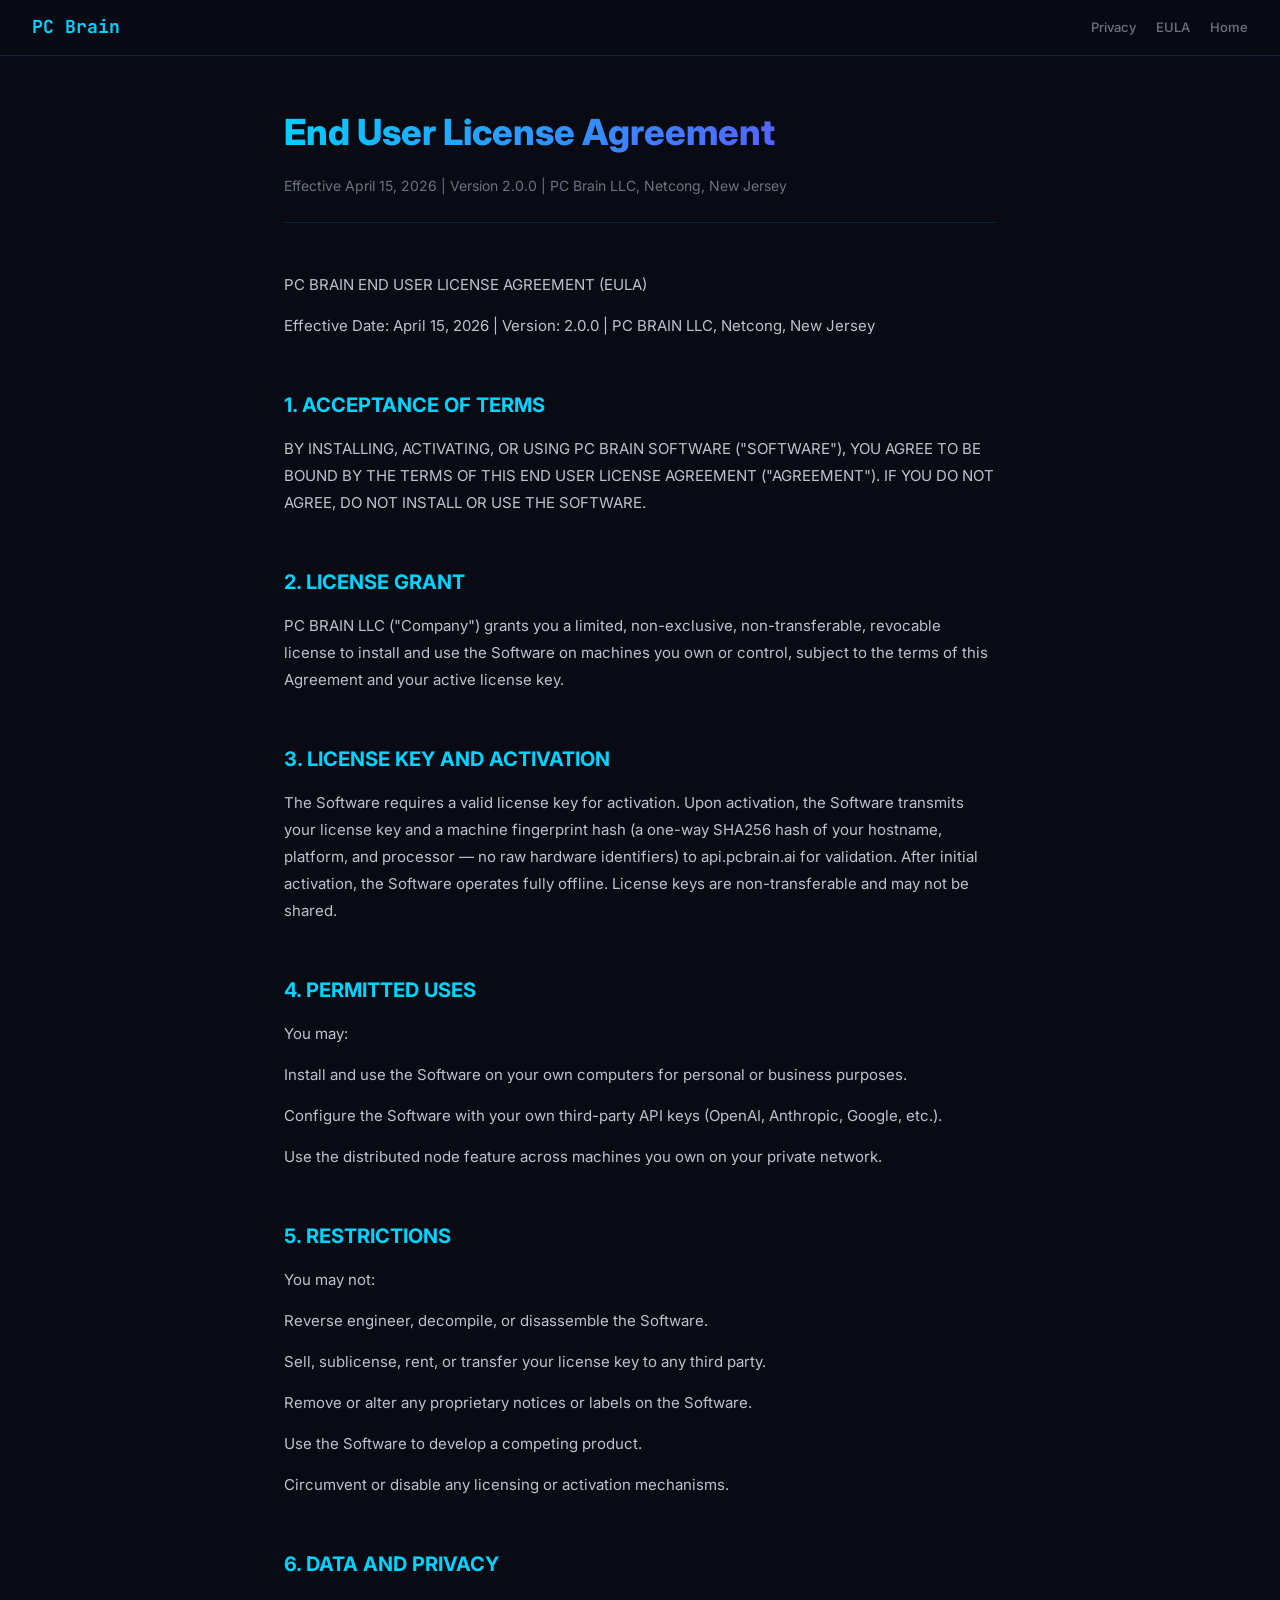
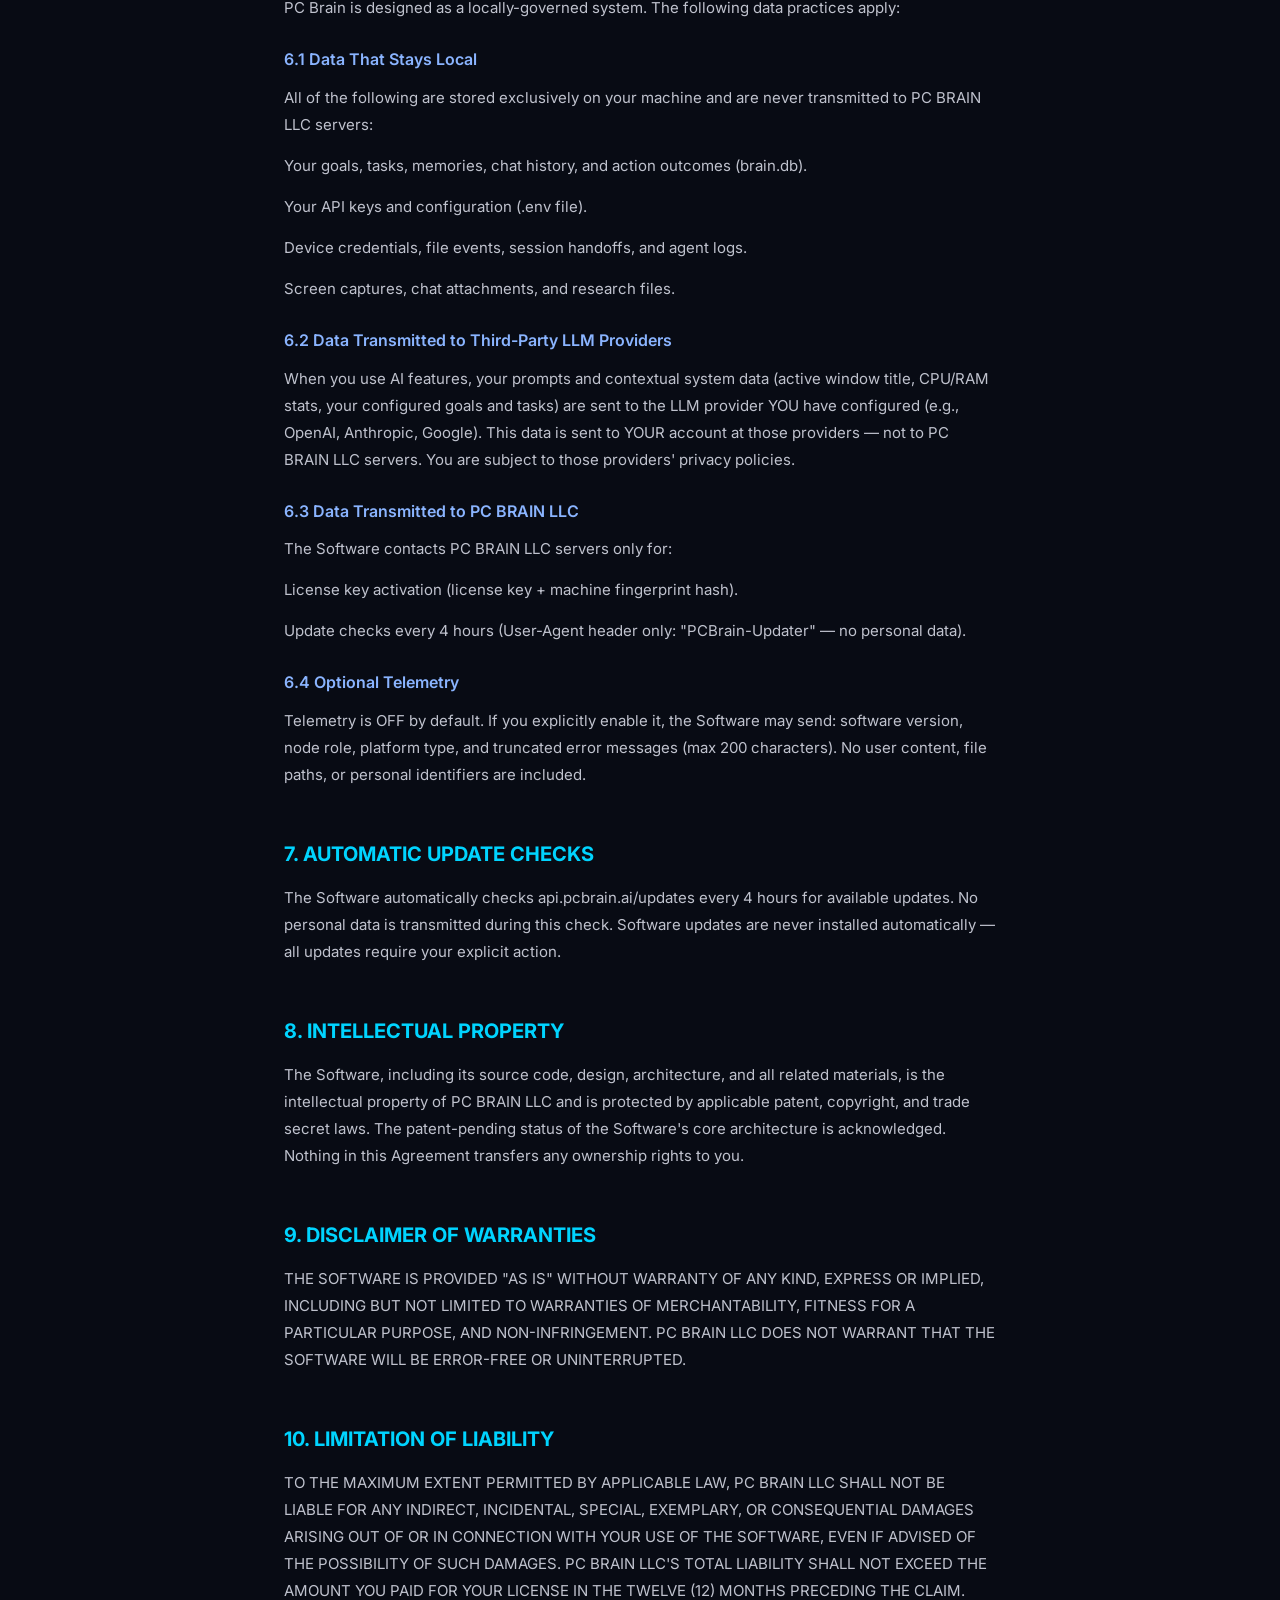
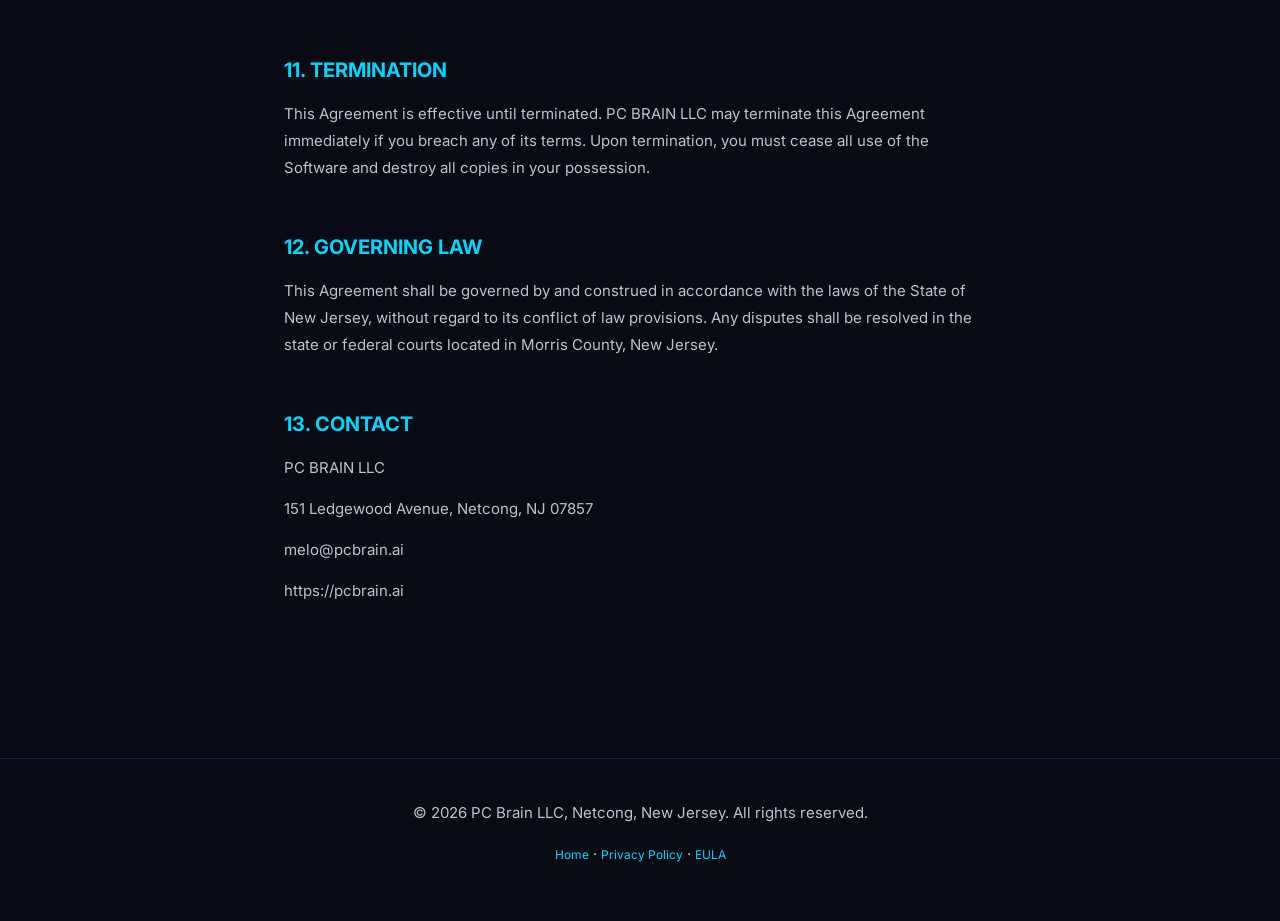
==== eula/index.html @ 611cbdc0 "feat: privacy policy + EULA pages for pcbrain.ai - privacy/index.html → https://pcbrain.ai/privacy -" ====
<!DOCTYPE html>
<html lang="en">
<head>
<meta charset="UTF-8">
<meta name="viewport" content="width=device-width,initial-scale=1">
<title>End User License Agreement - PC Brain</title>
<meta name="description" content="End User License Agreement for PC Brain - Your AI OS. Locally Governed.">
<link rel="canonical" href="https://pcbrain.ai/eula">
<link rel="preconnect" href="https://fonts.googleapis.com">
<link rel="preconnect" href="https://fonts.gstatic.com" crossorigin>
<link href="https://fonts.googleapis.com/css2?family=Inter:wght@300;400;500;600;700;800;900&family=JetBrains+Mono:wght@400;600;700&display=swap" rel="stylesheet">
<style>
*{box-sizing:border-box;margin:0;padding:0}
:root{--bg:#080b14;--surface:#0f1117;--cyan:#00d4ff;--purple:#7b2fff;--text:#e8eaf6;--muted:#6b7280;--border:rgba(0,212,255,.15)}
body{background:var(--bg);color:var(--text);font-family:'Inter',sans-serif;font-size:16px;line-height:1.8;overflow-x:hidden}
a{color:var(--cyan);text-decoration:none}
a:hover{text-decoration:underline}
.nav{position:fixed;top:0;left:0;right:0;z-index:1000;display:flex;align-items:center;justify-content:space-between;padding:0 32px;height:56px;background:rgba(8,11,20,.85);backdrop-filter:blur(12px);border-bottom:1px solid var(--border)}
.nav-brand{font-family:'JetBrains Mono',monospace;font-size:18px;font-weight:700;color:var(--cyan)}
.nav-links{display:flex;gap:20px;align-items:center}
.nav-links a{color:var(--muted);font-size:13px;font-weight:500}
.nav-links a:hover{color:var(--text)}
.container{max-width:760px;margin:0 auto;padding:100px 24px 80px}
h1{font-size:36px;font-weight:800;margin-bottom:8px;background:linear-gradient(135deg,var(--cyan),var(--purple));-webkit-background-clip:text;-webkit-text-fill-color:transparent}
.subtitle{font-size:14px;color:var(--muted);margin-bottom:48px;padding-bottom:24px;border-bottom:1px solid var(--border)}
h2{font-size:20px;font-weight:700;color:var(--cyan);margin:36px 0 12px;padding-top:12px}
h3{font-size:16px;font-weight:600;color:#8ab4ff;margin:24px 0 10px}
p{font-size:15px;color:rgba(232,234,246,.82);margin-bottom:14px}
footer{text-align:center;padding:40px 24px;color:rgba(107,114,128,.5);font-size:12px;border-top:1px solid var(--border);margin-top:60px}
footer a{color:var(--cyan);font-size:12px}
@media(max-width:600px){.container{padding:80px 16px 60px}h1{font-size:26px}h2{font-size:18px}.nav{padding:0 16px}}
</style>
</head>
<body>
  <nav class="nav">
    <a href="/" class="nav-brand">PC Brain</a>
    <div class="nav-links">
      <a href="/privacy">Privacy</a>
      <a href="/eula">EULA</a>
      <a href="/">Home</a>
    </div>
  </nav>
  <div class="container">
    <h1>End User License Agreement</h1>
    <div class="subtitle">Effective April 15, 2026 | Version 2.0.0 | PC Brain LLC, Netcong, New Jersey</div>
      <p>PC BRAIN END USER LICENSE AGREEMENT (EULA)</p>
      <p>Effective Date: April 15, 2026 | Version: 2.0.0 | PC BRAIN LLC, Netcong, New Jersey</p>
      <h2>1. ACCEPTANCE OF TERMS</h2>
      <p>BY INSTALLING, ACTIVATING, OR USING PC BRAIN SOFTWARE ("SOFTWARE"), YOU AGREE TO BE BOUND BY THE TERMS OF THIS END USER LICENSE AGREEMENT ("AGREEMENT"). IF YOU DO NOT AGREE, DO NOT INSTALL OR USE THE SOFTWARE.</p>
      <h2>2. LICENSE GRANT</h2>
      <p>PC BRAIN LLC ("Company") grants you a limited, non-exclusive, non-transferable, revocable license to install and use the Software on machines you own or control, subject to the terms of this Agreement and your active license key.</p>
      <h2>3. LICENSE KEY AND ACTIVATION</h2>
      <p>The Software requires a valid license key for activation. Upon activation, the Software transmits your license key and a machine fingerprint hash (a one-way SHA256 hash of your hostname, platform, and processor — no raw hardware identifiers) to api.pcbrain.ai for validation. After initial activation, the Software operates fully offline. License keys are non-transferable and may not be shared.</p>
      <h2>4. PERMITTED USES</h2>
      <p>You may:</p>
      <p>Install and use the Software on your own computers for personal or business purposes.</p>
      <p>Configure the Software with your own third-party API keys (OpenAI, Anthropic, Google, etc.).</p>
      <p>Use the distributed node feature across machines you own on your private network.</p>
      <h2>5. RESTRICTIONS</h2>
      <p>You may not:</p>
      <p>Reverse engineer, decompile, or disassemble the Software.</p>
      <p>Sell, sublicense, rent, or transfer your license key to any third party.</p>
      <p>Remove or alter any proprietary notices or labels on the Software.</p>
      <p>Use the Software to develop a competing product.</p>
      <p>Circumvent or disable any licensing or activation mechanisms.</p>
      <h2>6. DATA AND PRIVACY</h2>
      <p>PC Brain is designed as a locally-governed system. The following data practices apply:</p>
      <h3>6.1 Data That Stays Local</h3>
      <p>All of the following are stored exclusively on your machine and are never transmitted to PC BRAIN LLC servers:</p>
      <p>Your goals, tasks, memories, chat history, and action outcomes (brain.db).</p>
      <p>Your API keys and configuration (.env file).</p>
      <p>Device credentials, file events, session handoffs, and agent logs.</p>
      <p>Screen captures, chat attachments, and research files.</p>
      <h3>6.2 Data Transmitted to Third-Party LLM Providers</h3>
      <p>When you use AI features, your prompts and contextual system data (active window title, CPU/RAM stats, your configured goals and tasks) are sent to the LLM provider YOU have configured (e.g., OpenAI, Anthropic, Google). This data is sent to YOUR account at those providers — not to PC BRAIN LLC servers. You are subject to those providers' privacy policies.</p>
      <h3>6.3 Data Transmitted to PC BRAIN LLC</h3>
      <p>The Software contacts PC BRAIN LLC servers only for:</p>
      <p>License key activation (license key + machine fingerprint hash).</p>
      <p>Update checks every 4 hours (User-Agent header only: "PCBrain-Updater" — no personal data).</p>
      <h3>6.4 Optional Telemetry</h3>
      <p>Telemetry is OFF by default. If you explicitly enable it, the Software may send: software version, node role, platform type, and truncated error messages (max 200 characters). No user content, file paths, or personal identifiers are included.</p>
      <h2>7. AUTOMATIC UPDATE CHECKS</h2>
      <p>The Software automatically checks api.pcbrain.ai/updates every 4 hours for available updates. No personal data is transmitted during this check. Software updates are never installed automatically — all updates require your explicit action.</p>
      <h2>8. INTELLECTUAL PROPERTY</h2>
      <p>The Software, including its source code, design, architecture, and all related materials, is the intellectual property of PC BRAIN LLC and is protected by applicable patent, copyright, and trade secret laws. The patent-pending status of the Software's core architecture is acknowledged. Nothing in this Agreement transfers any ownership rights to you.</p>
      <h2>9. DISCLAIMER OF WARRANTIES</h2>
      <p>THE SOFTWARE IS PROVIDED "AS IS" WITHOUT WARRANTY OF ANY KIND, EXPRESS OR IMPLIED, INCLUDING BUT NOT LIMITED TO WARRANTIES OF MERCHANTABILITY, FITNESS FOR A PARTICULAR PURPOSE, AND NON-INFRINGEMENT. PC BRAIN LLC DOES NOT WARRANT THAT THE SOFTWARE WILL BE ERROR-FREE OR UNINTERRUPTED.</p>
      <h2>10. LIMITATION OF LIABILITY</h2>
      <p>TO THE MAXIMUM EXTENT PERMITTED BY APPLICABLE LAW, PC BRAIN LLC SHALL NOT BE LIABLE FOR ANY INDIRECT, INCIDENTAL, SPECIAL, EXEMPLARY, OR CONSEQUENTIAL DAMAGES ARISING OUT OF OR IN CONNECTION WITH YOUR USE OF THE SOFTWARE, EVEN IF ADVISED OF THE POSSIBILITY OF SUCH DAMAGES. PC BRAIN LLC'S TOTAL LIABILITY SHALL NOT EXCEED THE AMOUNT YOU PAID FOR YOUR LICENSE IN THE TWELVE (12) MONTHS PRECEDING THE CLAIM.</p>
      <h2>11. TERMINATION</h2>
      <p>This Agreement is effective until terminated. PC BRAIN LLC may terminate this Agreement immediately if you breach any of its terms. Upon termination, you must cease all use of the Software and destroy all copies in your possession.</p>
      <h2>12. GOVERNING LAW</h2>
      <p>This Agreement shall be governed by and construed in accordance with the laws of the State of New Jersey, without regard to its conflict of law provisions. Any disputes shall be resolved in the state or federal courts located in Morris County, New Jersey.</p>
      <h2>13. CONTACT</h2>
      <p>PC BRAIN LLC</p>
      <p>151 Ledgewood Avenue, Netcong, NJ 07857</p>
      <p>melo@pcbrain.ai</p>
      <p>https://pcbrain.ai</p>
  </div>
  <footer>
    <p>&copy; 2026 PC Brain LLC, Netcong, New Jersey. All rights reserved.</p>
    <p><a href="/">Home</a> &middot; <a href="/privacy">Privacy Policy</a> &middot; <a href="/eula">EULA</a></p>
  </footer>
</body>
</html>
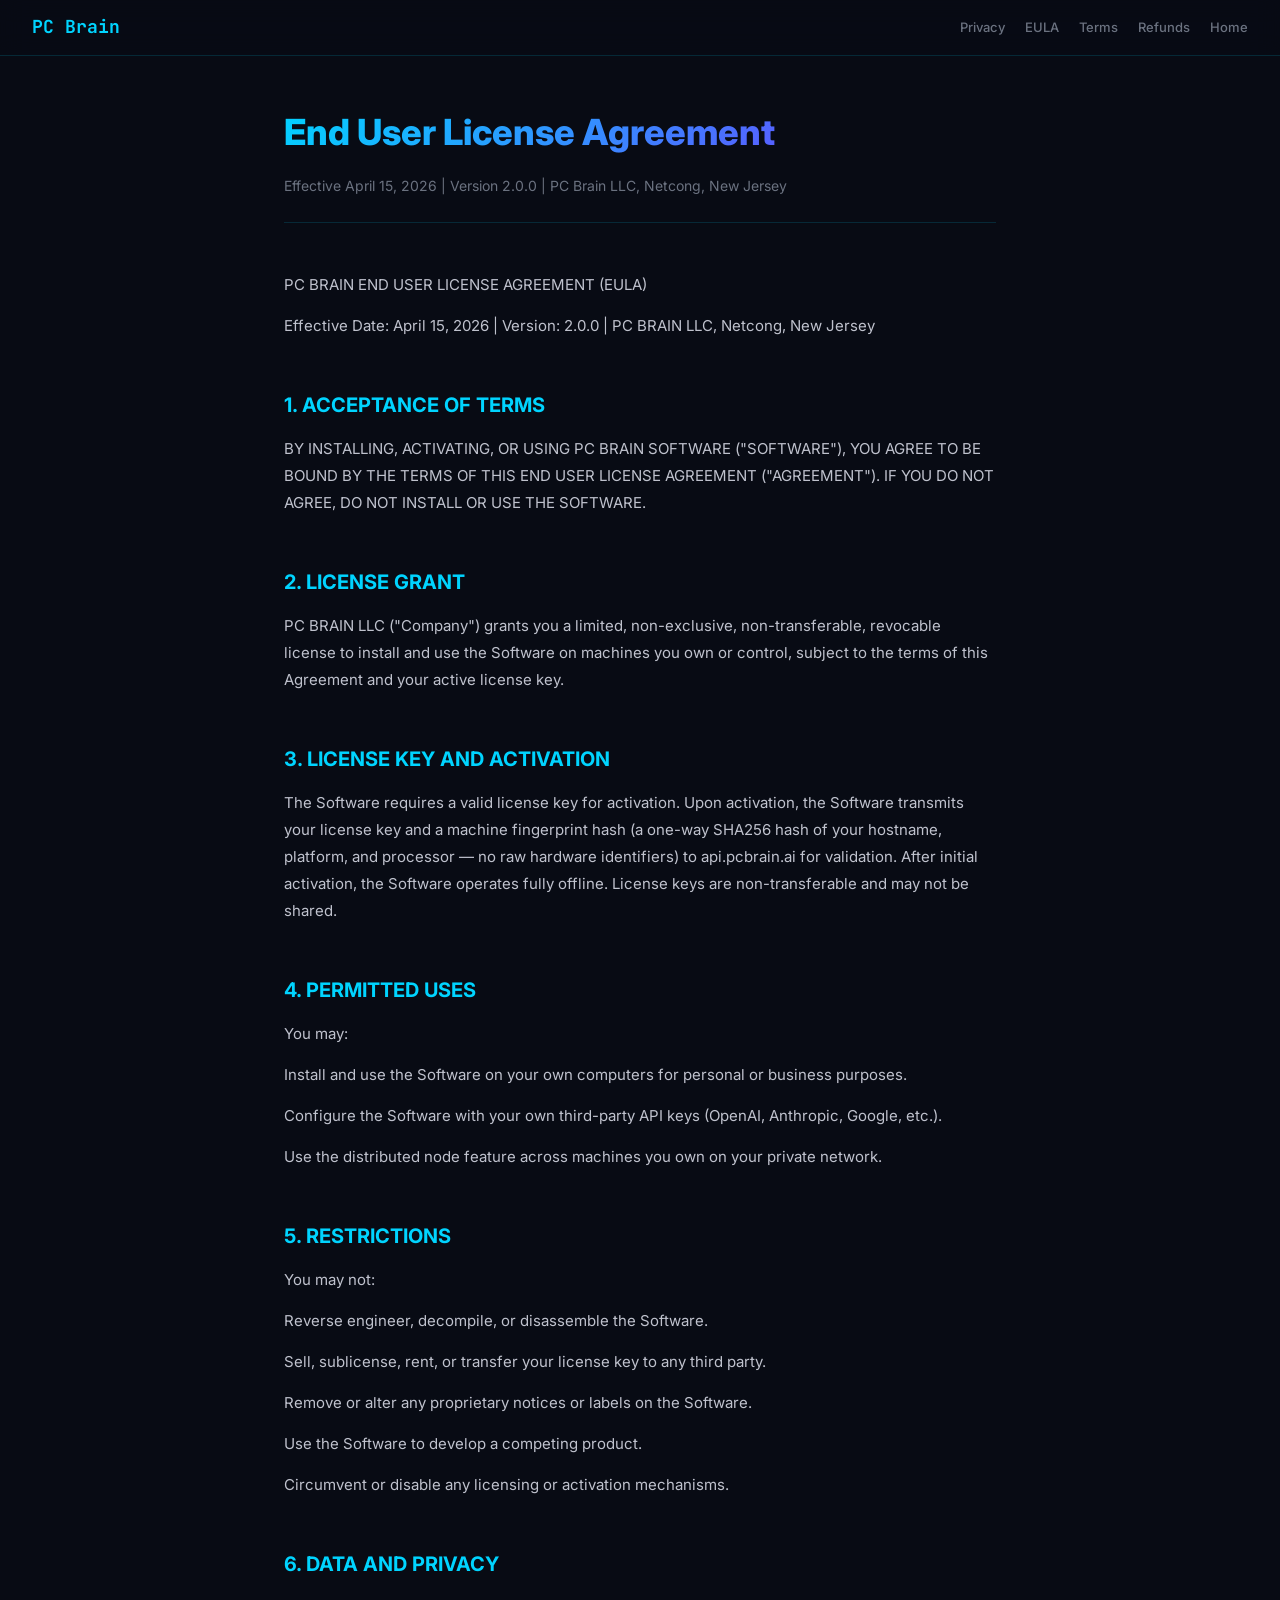
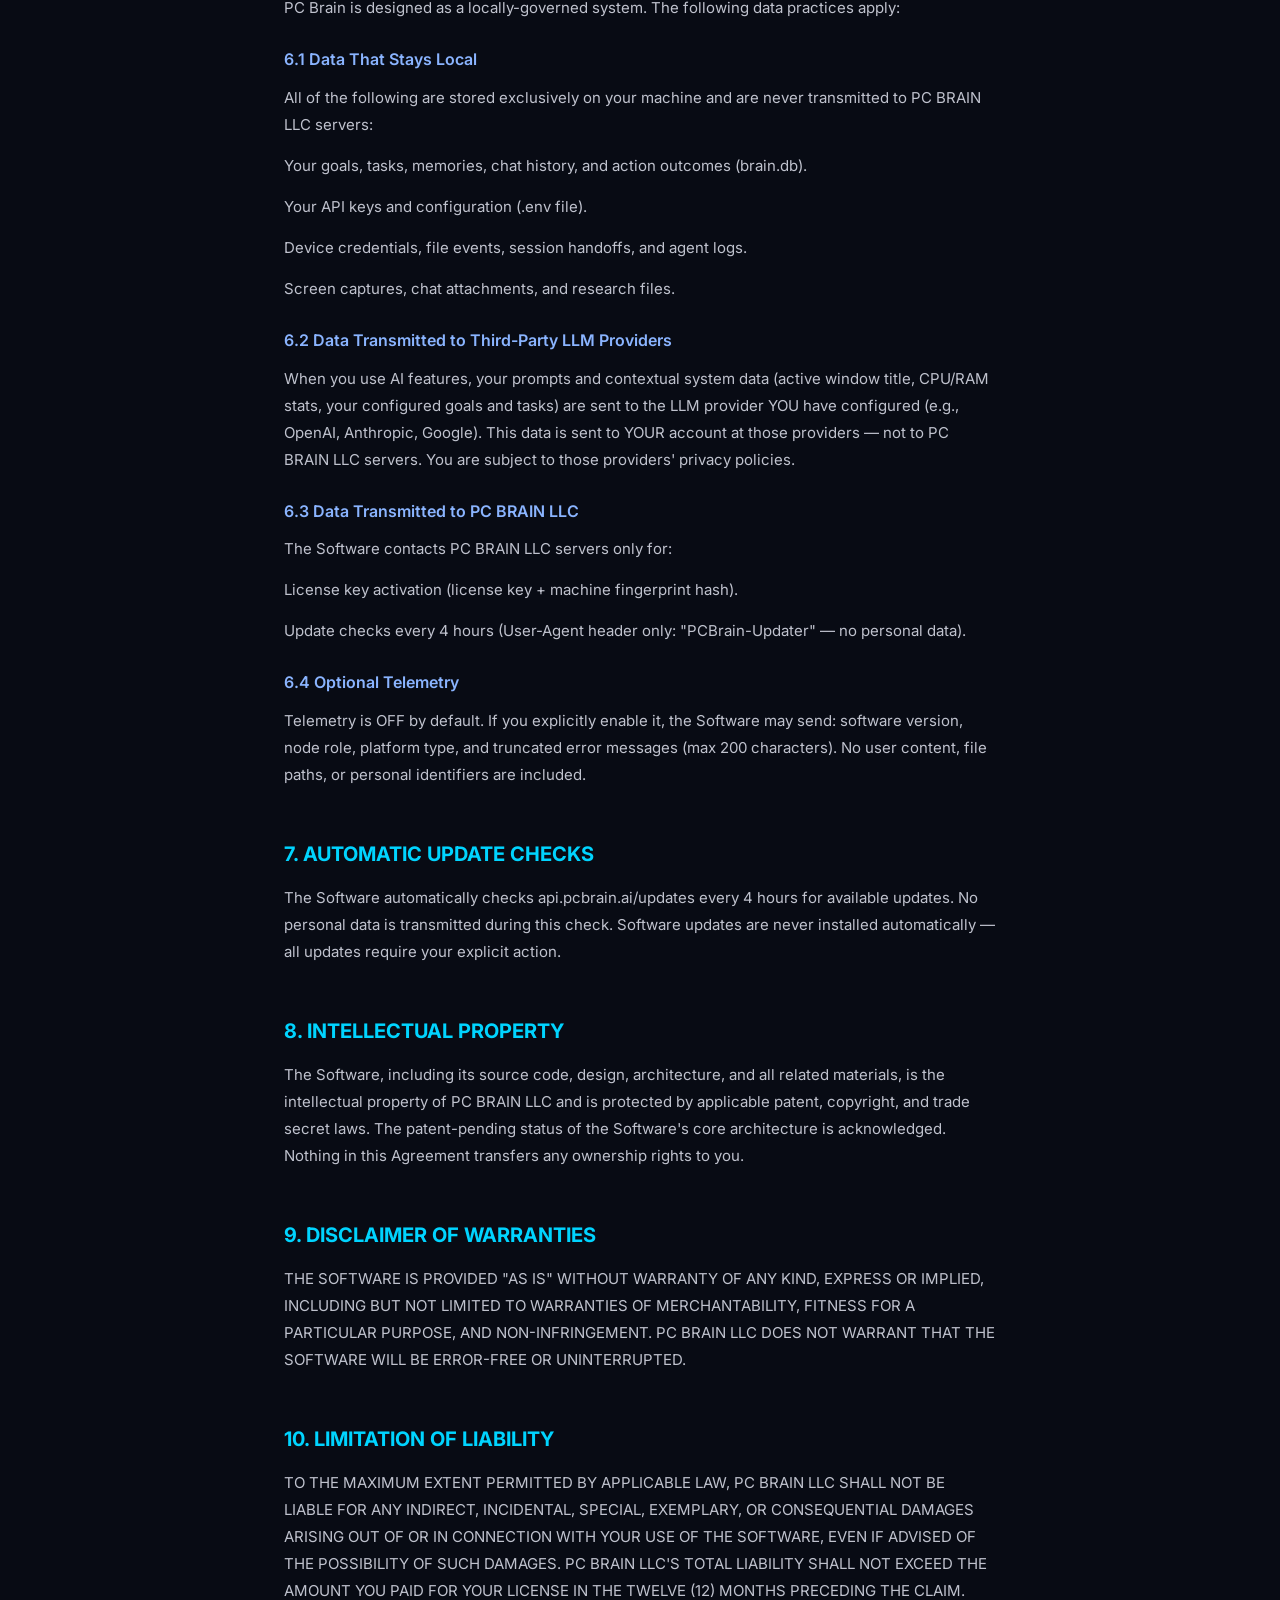
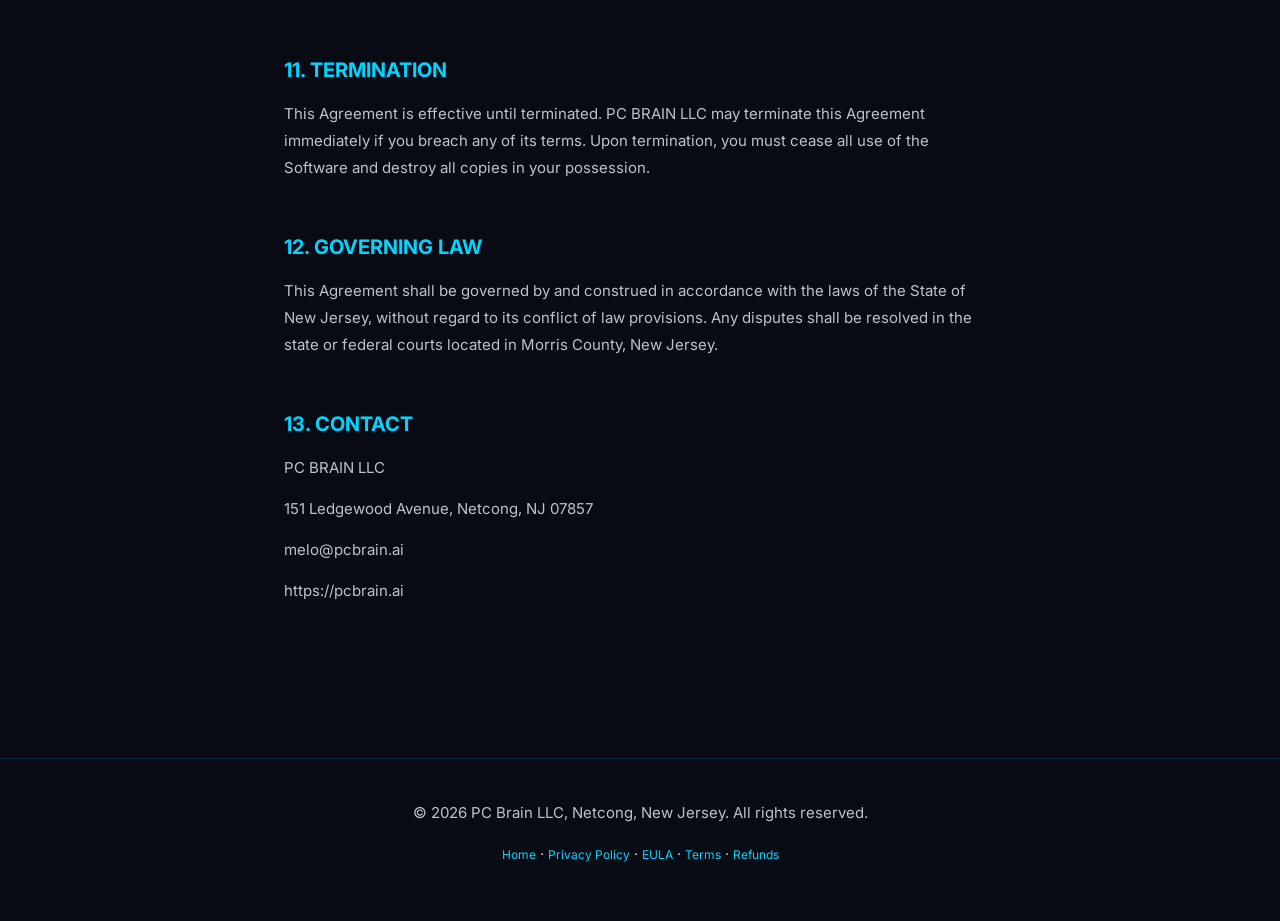
==== commit 9c9afeb7: "feat: add Terms of Service + Refund Policy pages, update nav across all legal pages - terms/index.ht" ====
--- a/eula/index.html
+++ b/eula/index.html
@@ -37,6 +37,8 @@
     <div class="nav-links">
       <a href="/privacy">Privacy</a>
       <a href="/eula">EULA</a>
+      <a href="/terms">Terms</a>
+      <a href="/refunds">Refunds</a>
       <a href="/">Home</a>
     </div>
   </nav>
@@ -99,7 +101,7 @@
   </div>
   <footer>
     <p>&copy; 2026 PC Brain LLC, Netcong, New Jersey. All rights reserved.</p>
-    <p><a href="/">Home</a> &middot; <a href="/privacy">Privacy Policy</a> &middot; <a href="/eula">EULA</a></p>
+    <p><a href="/">Home</a> &middot; <a href="/privacy">Privacy Policy</a> &middot; <a href="/eula">EULA</a> &middot; <a href="/terms">Terms</a> &middot; <a href="/refunds">Refunds</a></p>
   </footer>
 </body>
 </html>
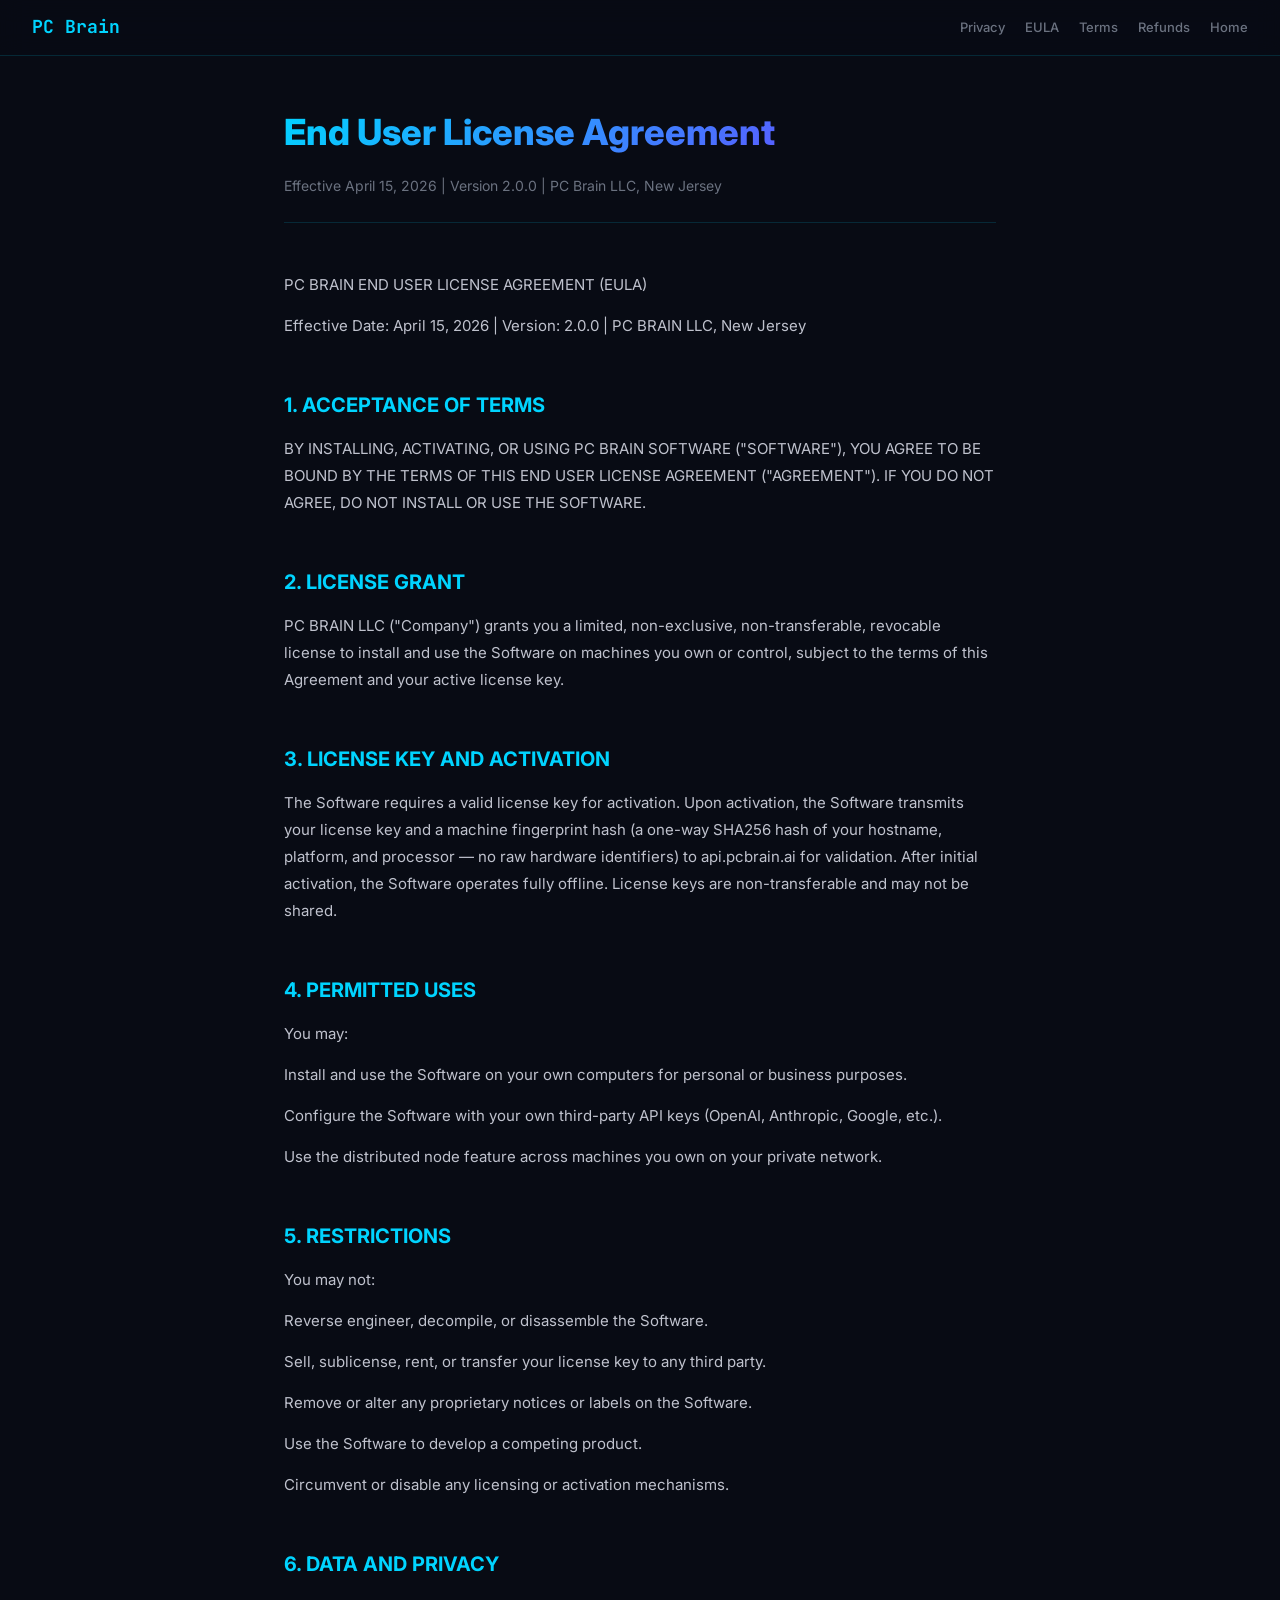
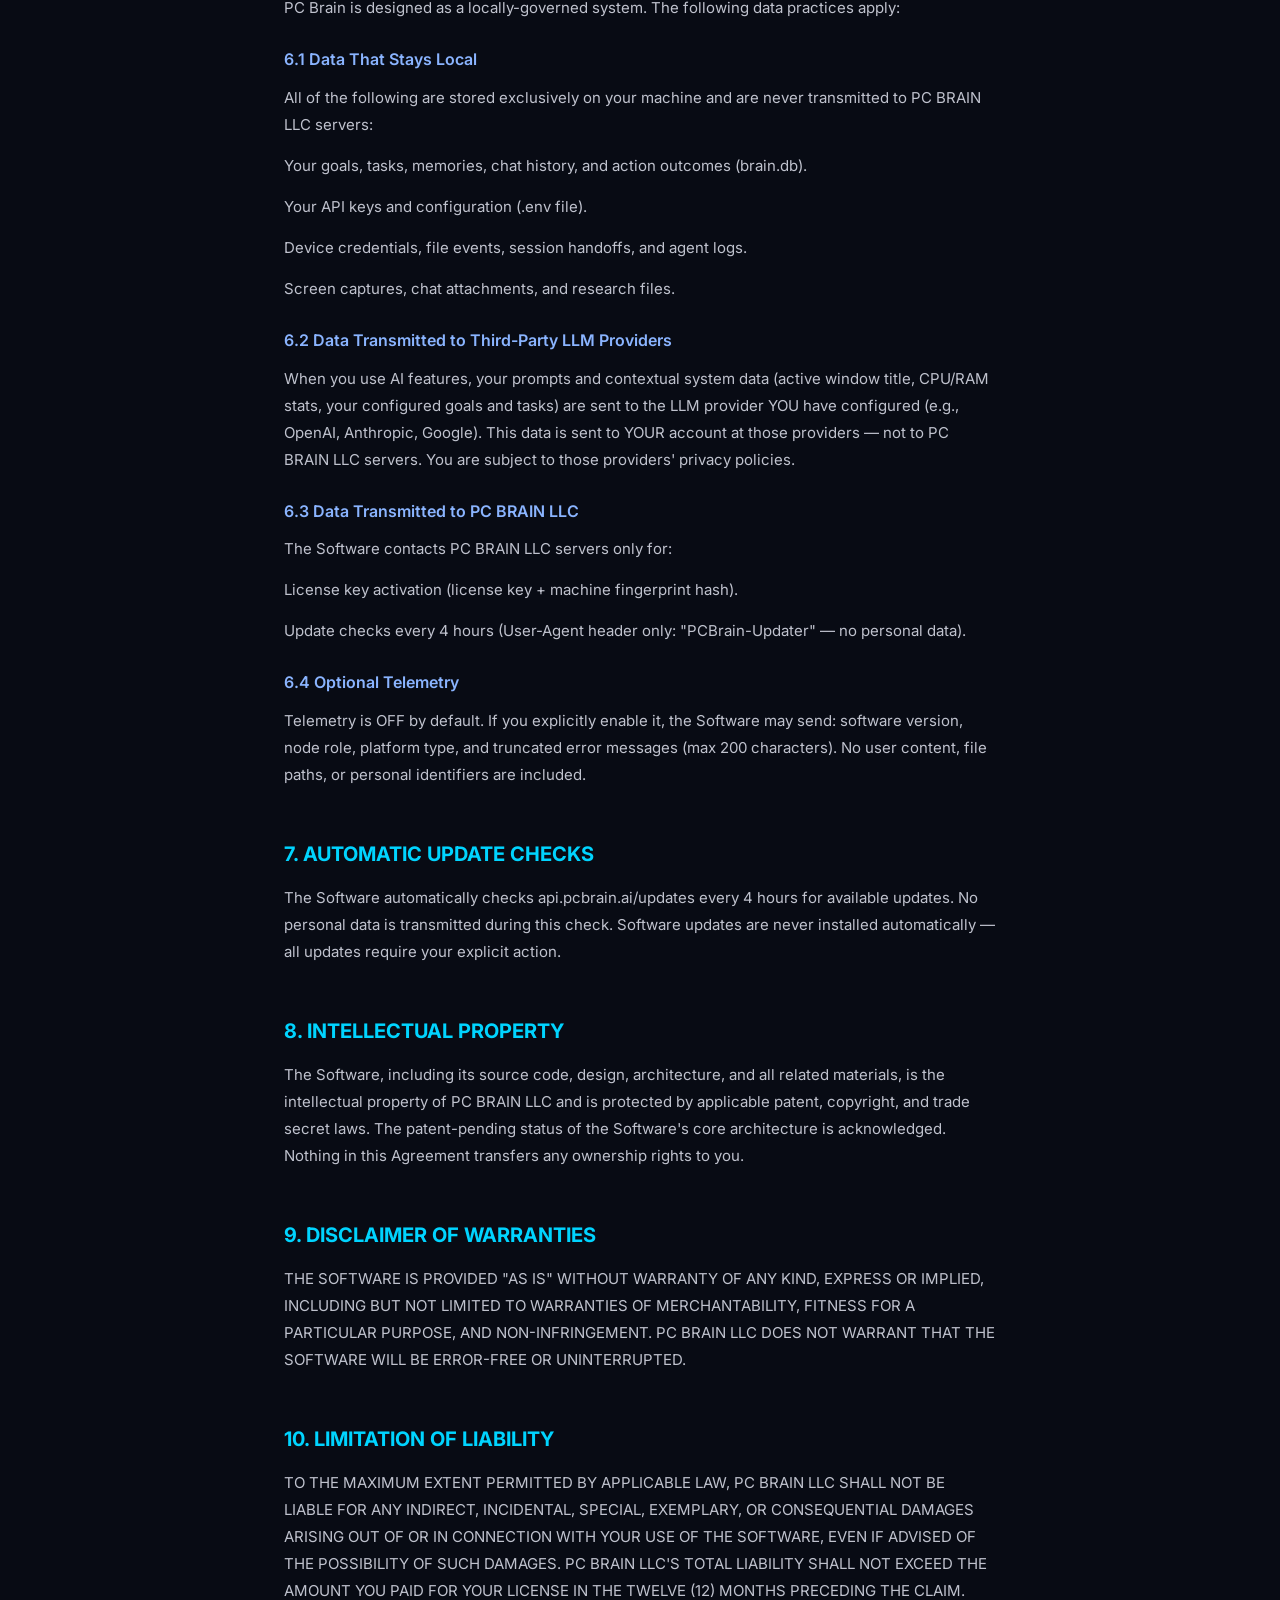
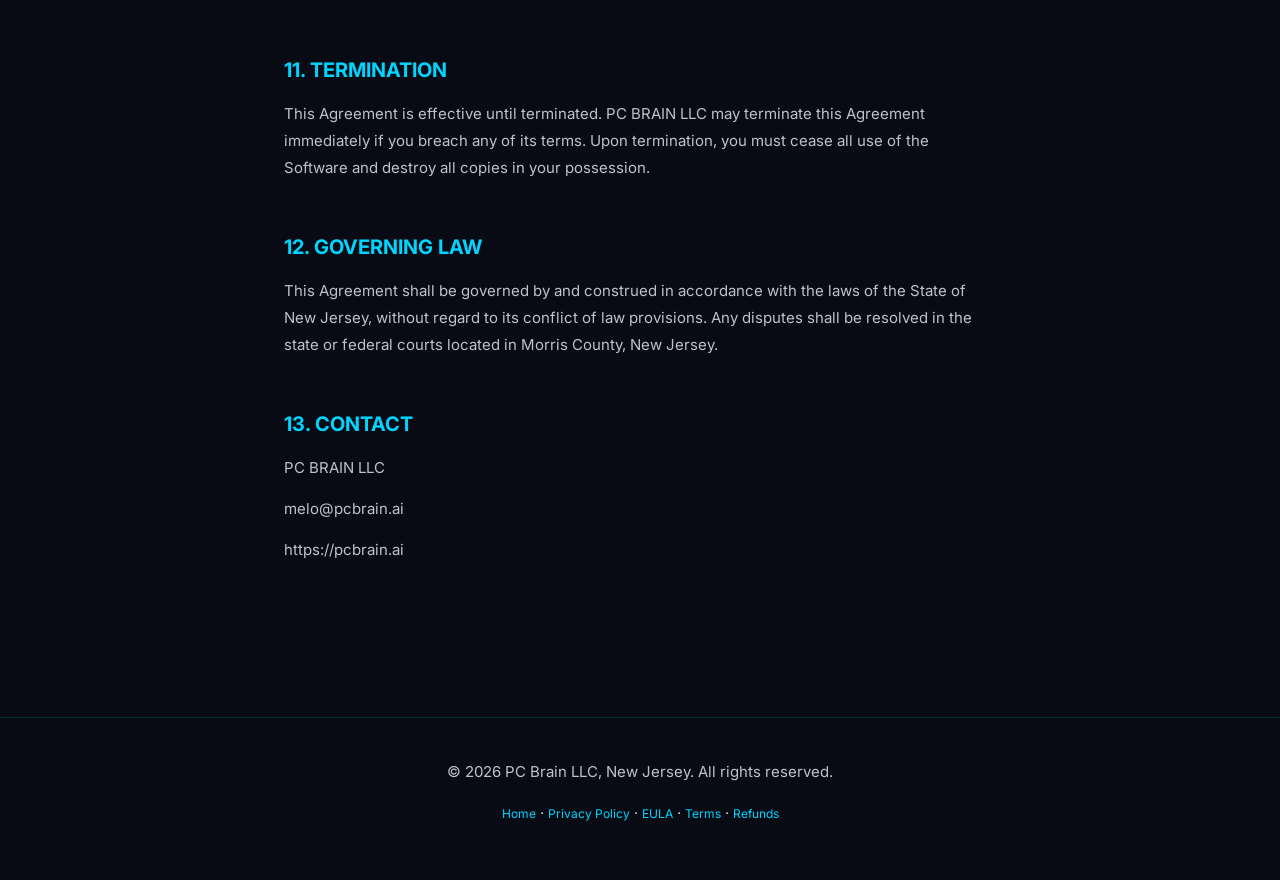
==== commit ef6adbd5: "privacy: remove home address + hometown from all legal pages Scrubs 151 Ledgewood Avenue, Netcong NJ" ====
--- a/eula/index.html
+++ b/eula/index.html
@@ -44,9 +44,9 @@
   </nav>
   <div class="container">
     <h1>End User License Agreement</h1>
-    <div class="subtitle">Effective April 15, 2026 | Version 2.0.0 | PC Brain LLC, Netcong, New Jersey</div>
+    <div class="subtitle">Effective April 15, 2026 | Version 2.0.0 | PC Brain LLC, New Jersey</div>
       <p>PC BRAIN END USER LICENSE AGREEMENT (EULA)</p>
-      <p>Effective Date: April 15, 2026 | Version: 2.0.0 | PC BRAIN LLC, Netcong, New Jersey</p>
+      <p>Effective Date: April 15, 2026 | Version: 2.0.0 | PC BRAIN LLC, New Jersey</p>
       <h2>1. ACCEPTANCE OF TERMS</h2>
       <p>BY INSTALLING, ACTIVATING, OR USING PC BRAIN SOFTWARE ("SOFTWARE"), YOU AGREE TO BE BOUND BY THE TERMS OF THIS END USER LICENSE AGREEMENT ("AGREEMENT"). IF YOU DO NOT AGREE, DO NOT INSTALL OR USE THE SOFTWARE.</p>
       <h2>2. LICENSE GRANT</h2>
@@ -95,12 +95,11 @@
       <p>This Agreement shall be governed by and construed in accordance with the laws of the State of New Jersey, without regard to its conflict of law provisions. Any disputes shall be resolved in the state or federal courts located in Morris County, New Jersey.</p>
       <h2>13. CONTACT</h2>
       <p>PC BRAIN LLC</p>
-      <p>151 Ledgewood Avenue, Netcong, NJ 07857</p>
       <p>melo@pcbrain.ai</p>
       <p>https://pcbrain.ai</p>
   </div>
   <footer>
-    <p>&copy; 2026 PC Brain LLC, Netcong, New Jersey. All rights reserved.</p>
+    <p>&copy; 2026 PC Brain LLC, New Jersey. All rights reserved.</p>
     <p><a href="/">Home</a> &middot; <a href="/privacy">Privacy Policy</a> &middot; <a href="/eula">EULA</a> &middot; <a href="/terms">Terms</a> &middot; <a href="/refunds">Refunds</a></p>
   </footer>
 </body>
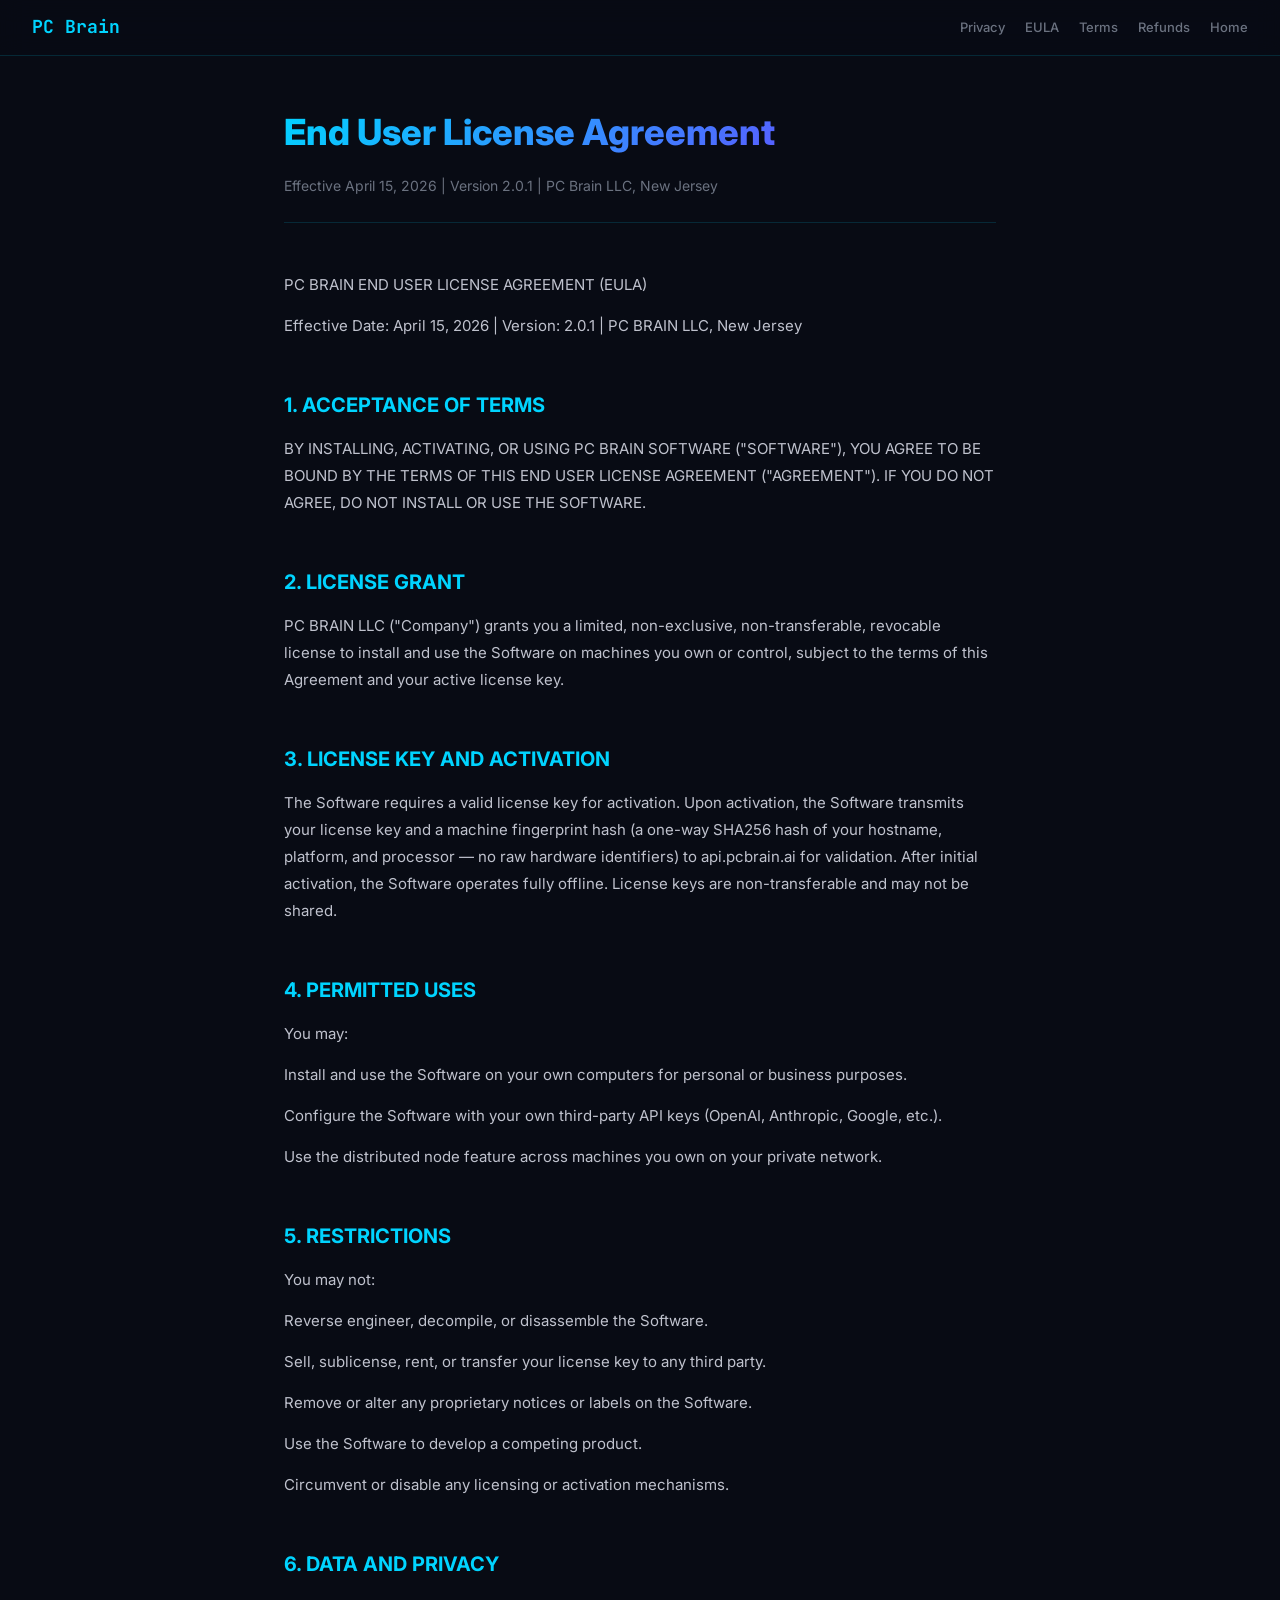
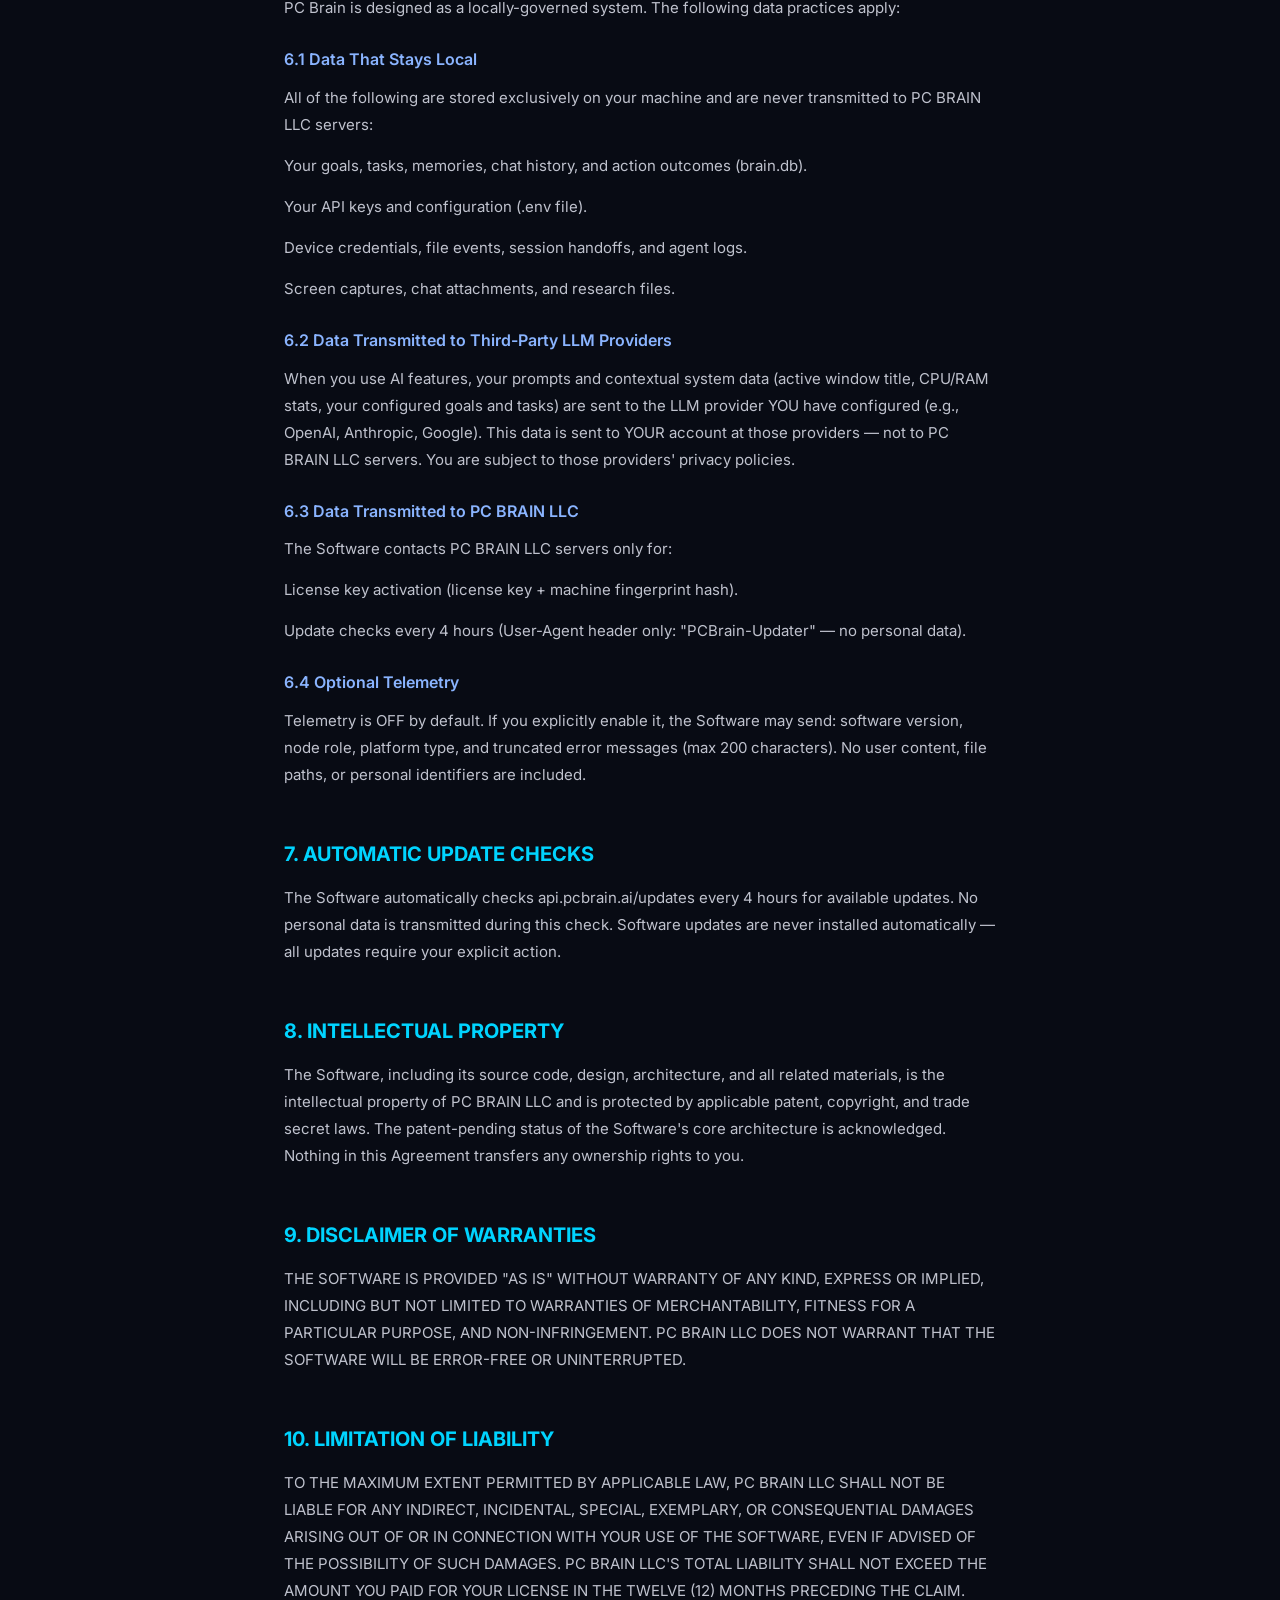
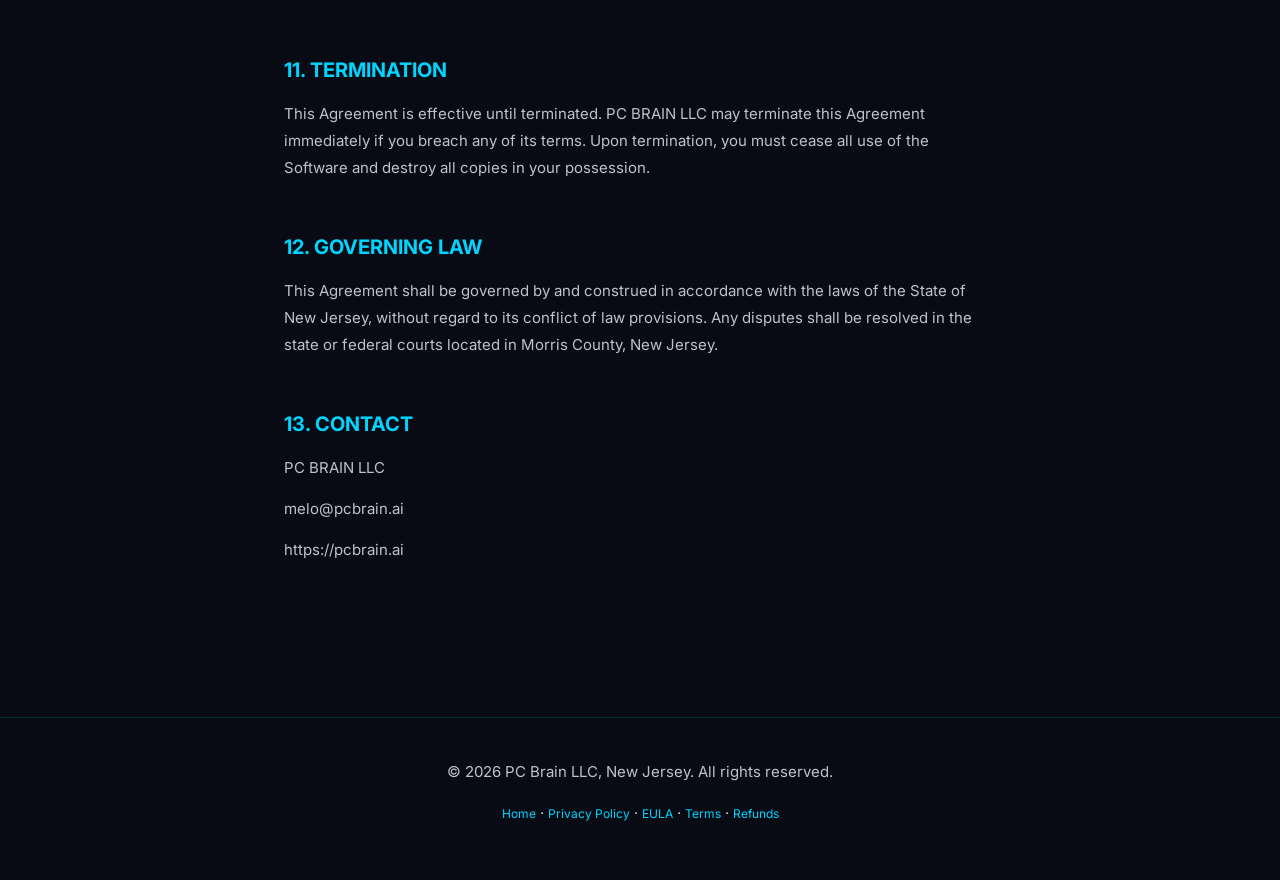
==== commit f5bed1cb: "chore: bump version references 2.0.0 -> 2.0.1 on landing + EULA Keeps the live landing site (pcbrain" ====
--- a/eula/index.html
+++ b/eula/index.html
@@ -44,9 +44,9 @@
   </nav>
   <div class="container">
     <h1>End User License Agreement</h1>
-    <div class="subtitle">Effective April 15, 2026 | Version 2.0.0 | PC Brain LLC, New Jersey</div>
+    <div class="subtitle">Effective April 15, 2026 | Version 2.0.1 | PC Brain LLC, New Jersey</div>
       <p>PC BRAIN END USER LICENSE AGREEMENT (EULA)</p>
-      <p>Effective Date: April 15, 2026 | Version: 2.0.0 | PC BRAIN LLC, New Jersey</p>
+      <p>Effective Date: April 15, 2026 | Version: 2.0.1 | PC BRAIN LLC, New Jersey</p>
       <h2>1. ACCEPTANCE OF TERMS</h2>
       <p>BY INSTALLING, ACTIVATING, OR USING PC BRAIN SOFTWARE ("SOFTWARE"), YOU AGREE TO BE BOUND BY THE TERMS OF THIS END USER LICENSE AGREEMENT ("AGREEMENT"). IF YOU DO NOT AGREE, DO NOT INSTALL OR USE THE SOFTWARE.</p>
       <h2>2. LICENSE GRANT</h2>
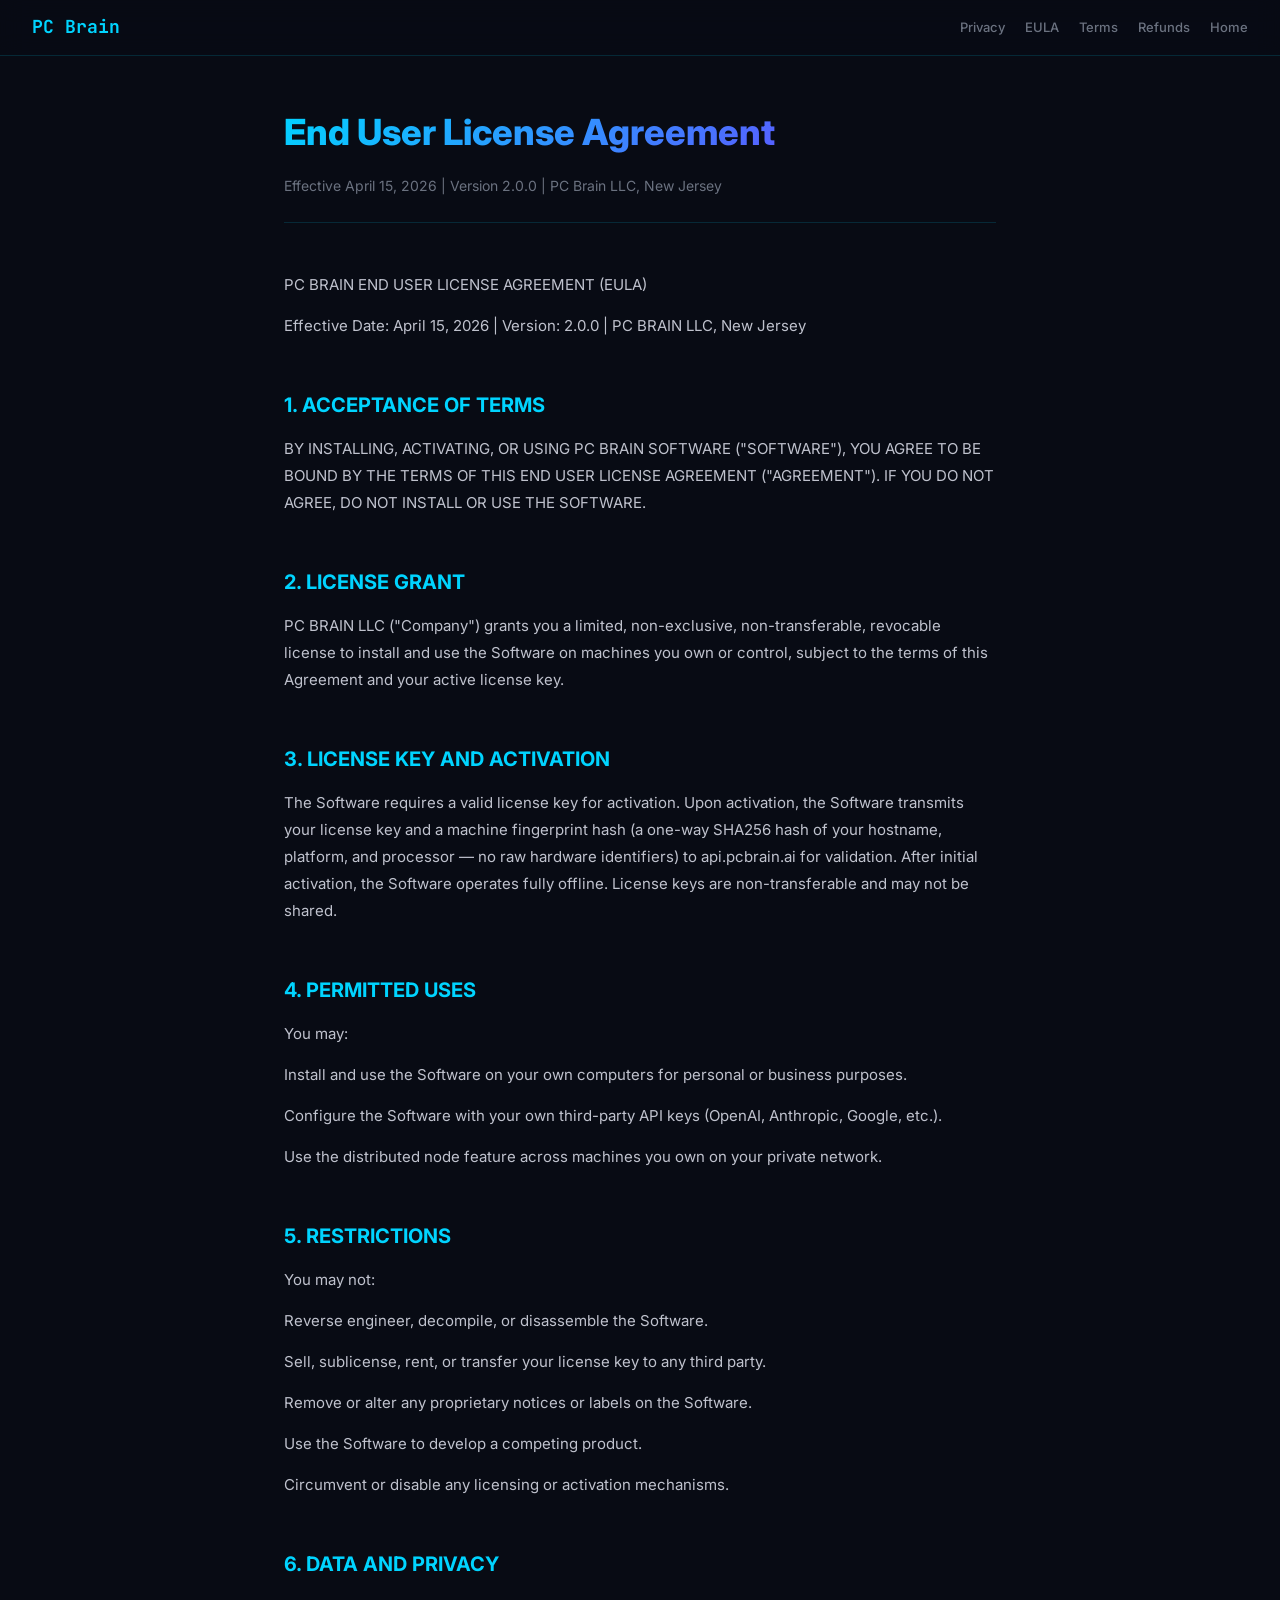
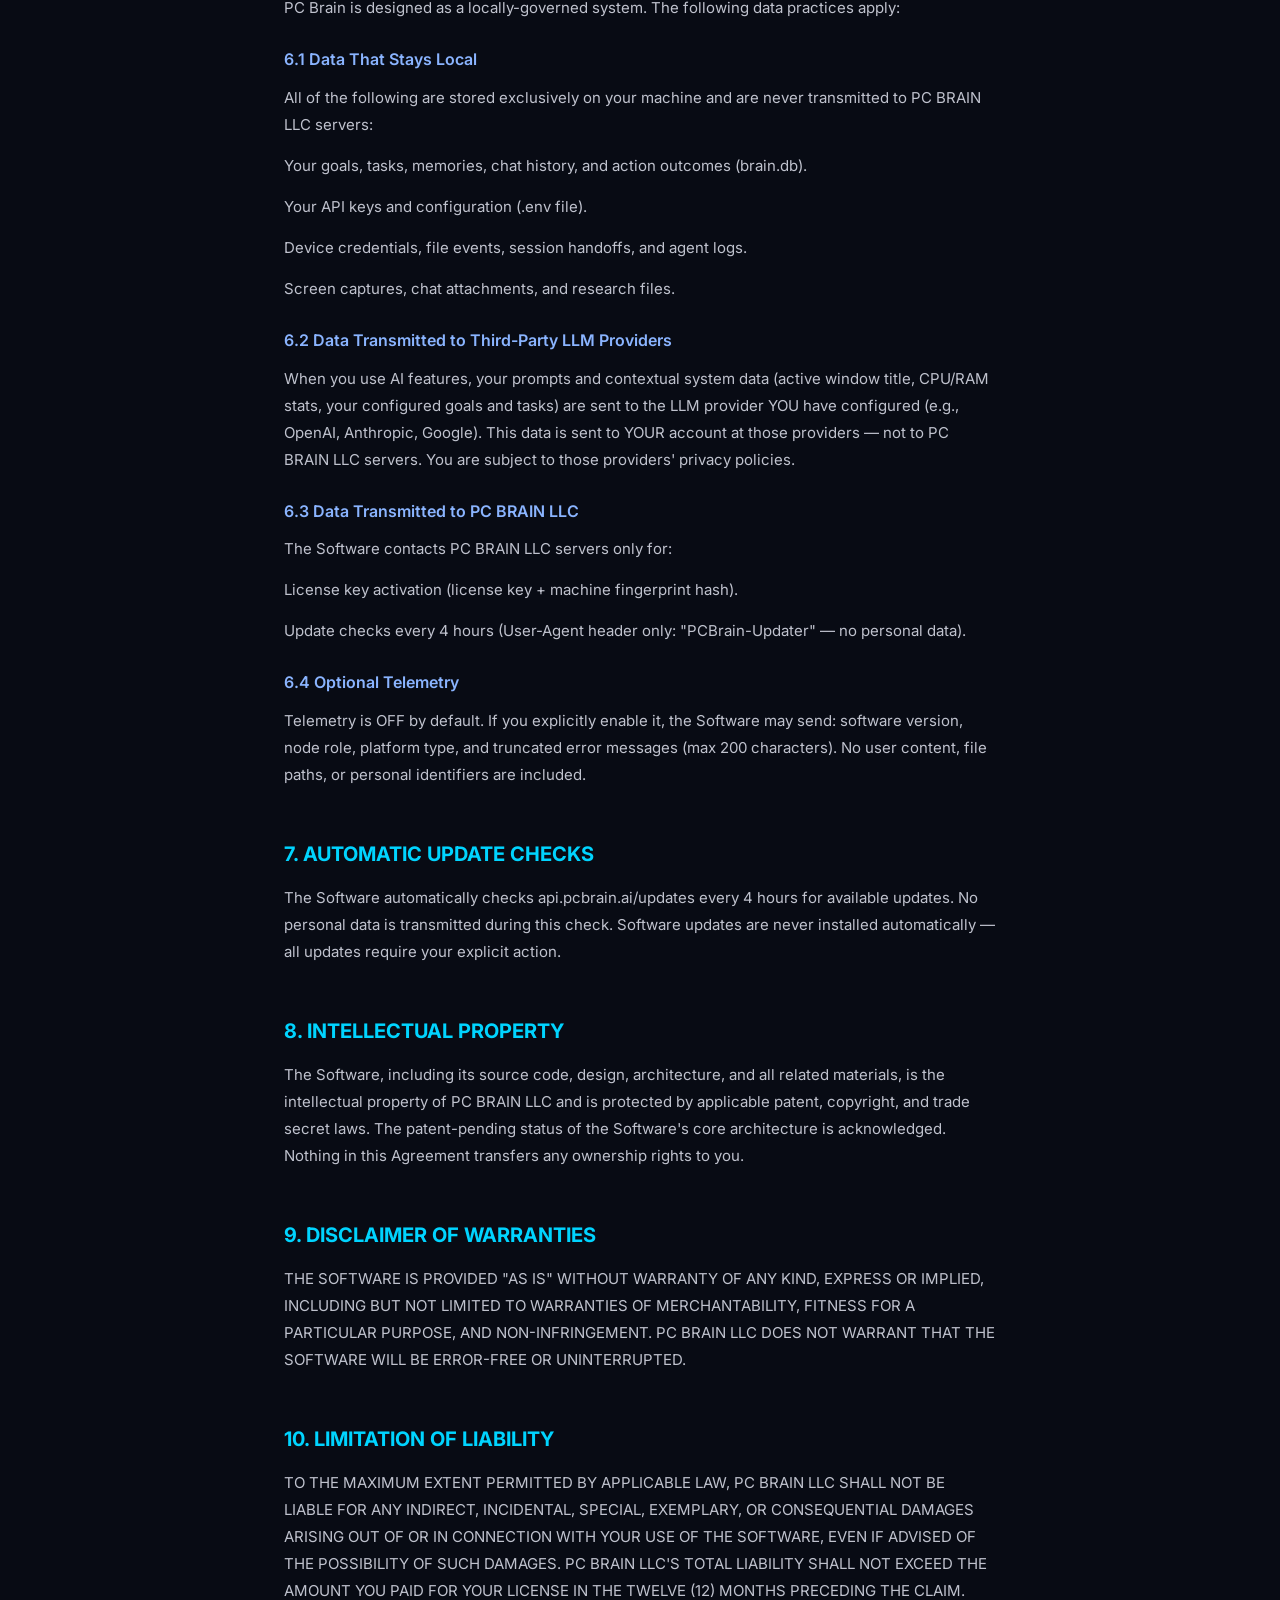
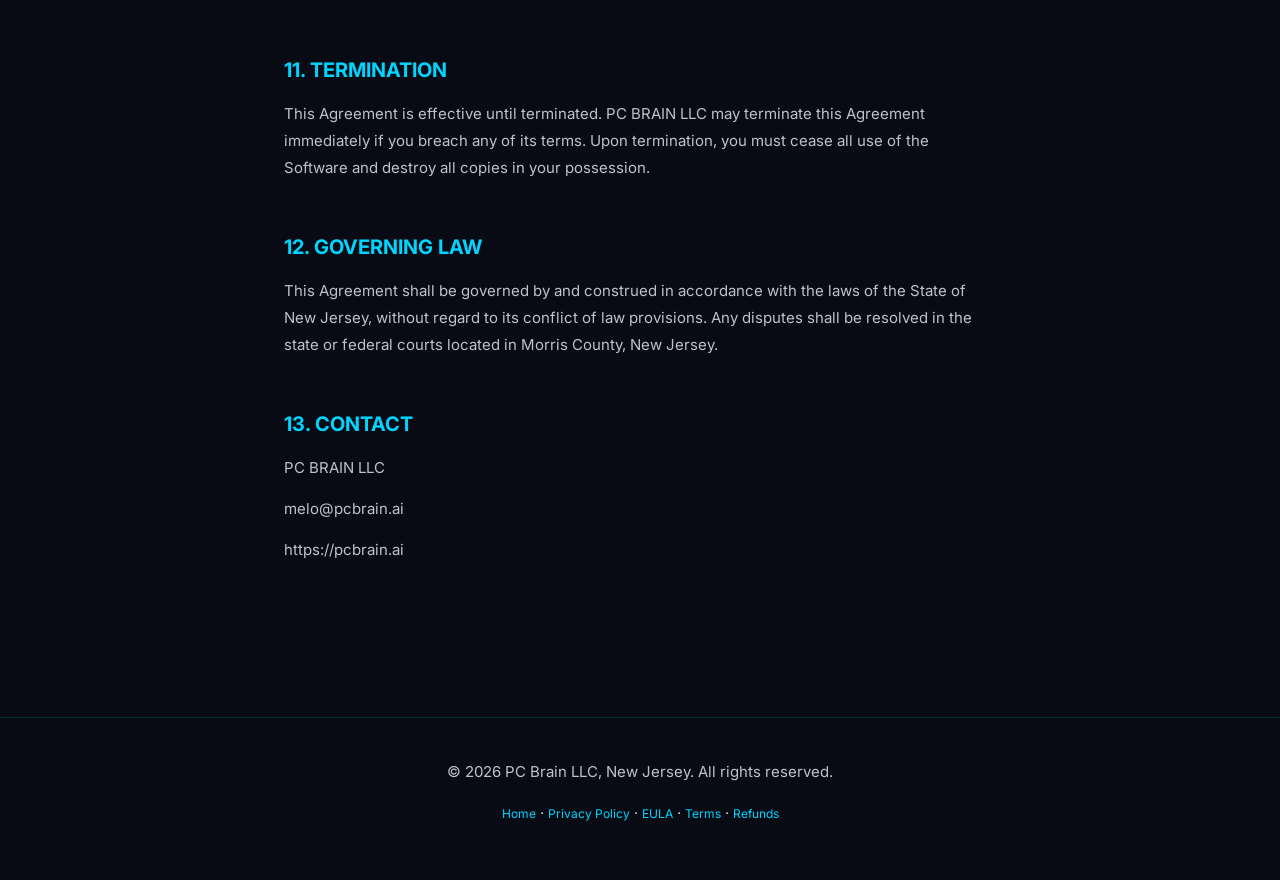
==== commit bd1626d0: "Revert "chore: bump version references 2.0.0 -> 2.0.1 on landing + EULA" This reverts commit f5bed1c" ====
--- a/eula/index.html
+++ b/eula/index.html
@@ -44,9 +44,9 @@
   </nav>
   <div class="container">
     <h1>End User License Agreement</h1>
-    <div class="subtitle">Effective April 15, 2026 | Version 2.0.1 | PC Brain LLC, New Jersey</div>
+    <div class="subtitle">Effective April 15, 2026 | Version 2.0.0 | PC Brain LLC, New Jersey</div>
       <p>PC BRAIN END USER LICENSE AGREEMENT (EULA)</p>
-      <p>Effective Date: April 15, 2026 | Version: 2.0.1 | PC BRAIN LLC, New Jersey</p>
+      <p>Effective Date: April 15, 2026 | Version: 2.0.0 | PC BRAIN LLC, New Jersey</p>
       <h2>1. ACCEPTANCE OF TERMS</h2>
       <p>BY INSTALLING, ACTIVATING, OR USING PC BRAIN SOFTWARE ("SOFTWARE"), YOU AGREE TO BE BOUND BY THE TERMS OF THIS END USER LICENSE AGREEMENT ("AGREEMENT"). IF YOU DO NOT AGREE, DO NOT INSTALL OR USE THE SOFTWARE.</p>
       <h2>2. LICENSE GRANT</h2>
